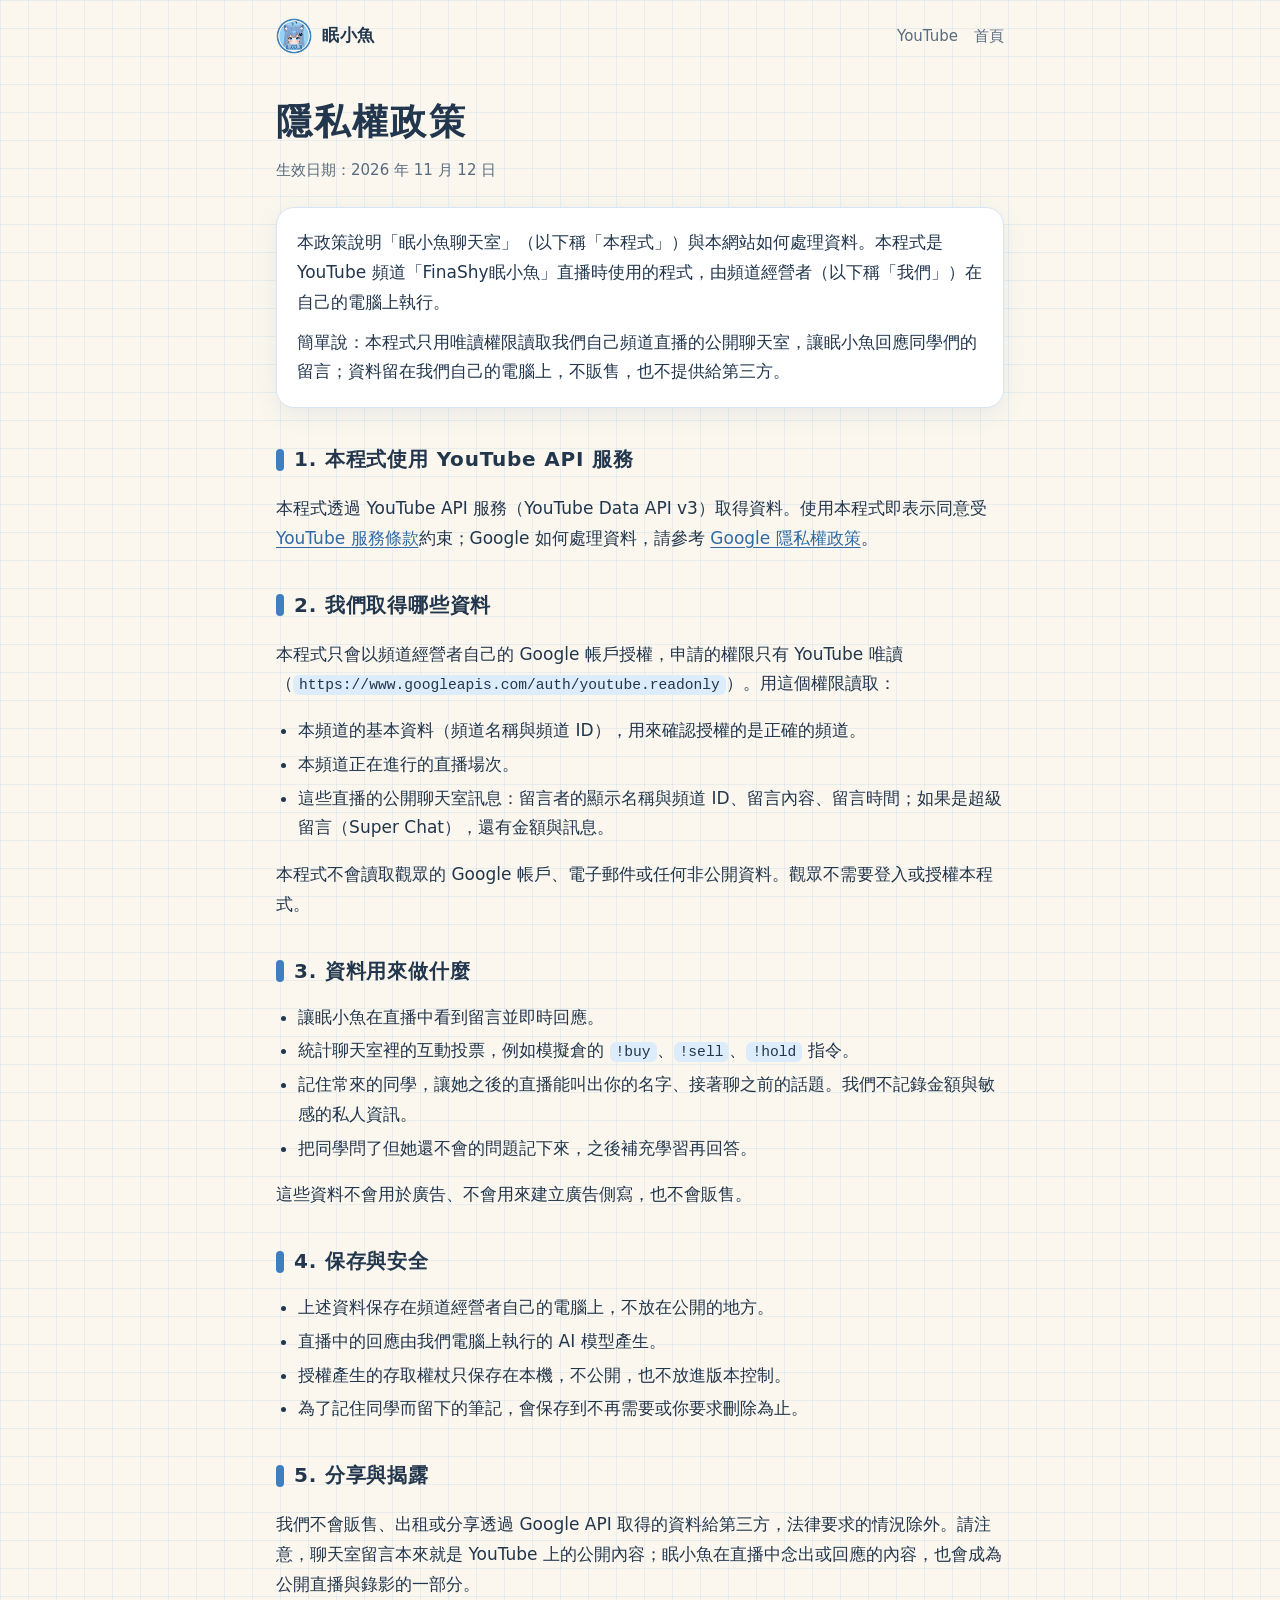
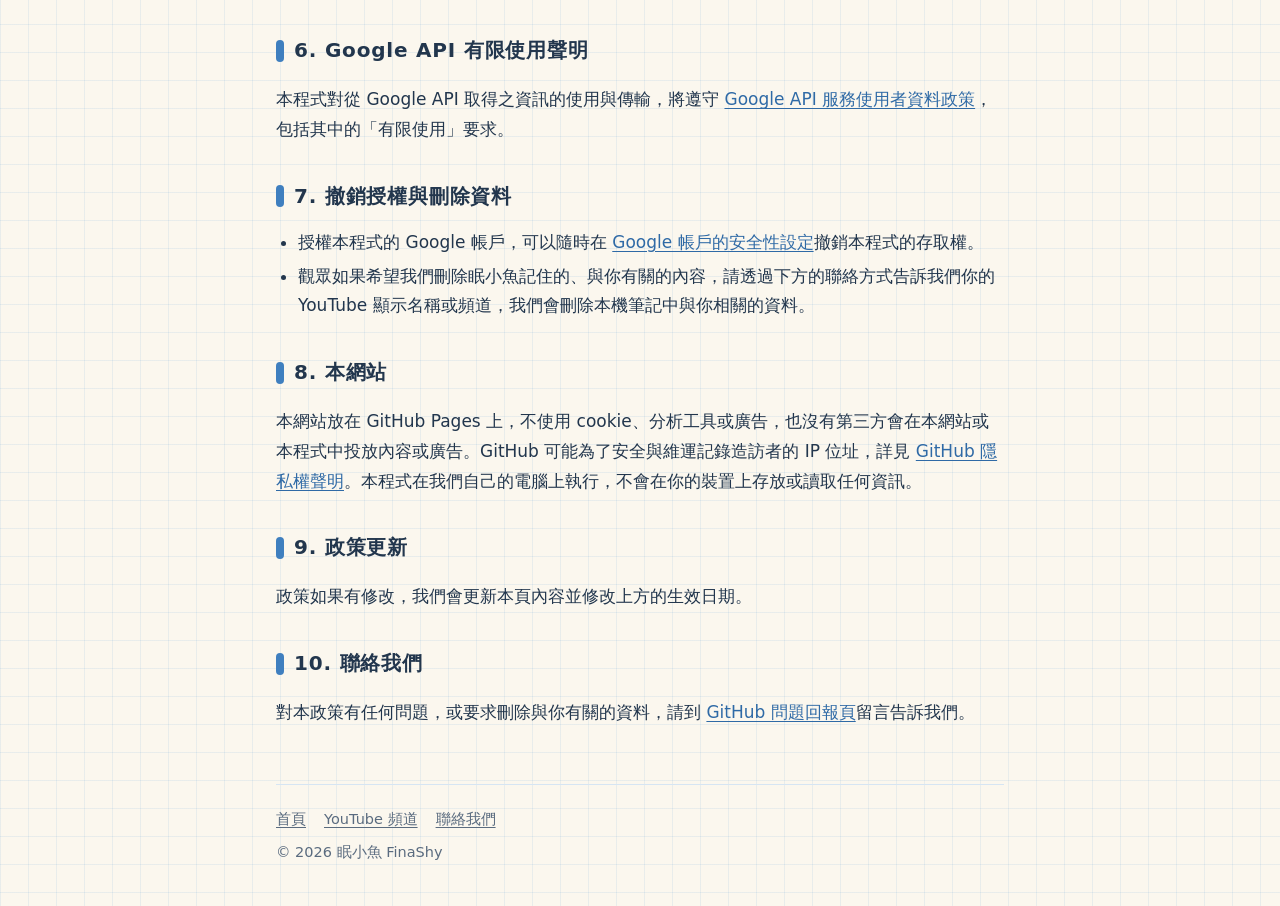
==== privacy.html @ 6599aecc "眠小魚網站：首頁與「眠小魚聊天室」隱私權政策 GitHub Pages 靜態網頁，供 Google Cloud OAuth 品牌設定的首頁與隱私權政策網址使用。  Co-Authored-By: Cl" ====
<!doctype html>
<html lang="zh-Hant-TW">
<head>
  <meta charset="utf-8">
  <meta name="viewport" content="width=device-width, initial-scale=1">
  <title>隱私權政策｜眠小魚 FinaShy</title>
  <meta name="description" content="「眠小魚聊天室」程式與本網站的隱私權政策：讀取哪些 YouTube 資料、怎麼使用與保存、如何撤銷授權與要求刪除。">
  <meta property="og:type" content="website">
  <meta property="og:title" content="隱私權政策｜眠小魚 FinaShy">
  <meta property="og:url" content="https://synerox.github.io/finashy/privacy.html">
  <meta property="og:image" content="https://synerox.github.io/finashy/assets/og.jpg">
  <meta name="theme-color" content="#3f7fbf">
  <link rel="icon" type="image/png" href="assets/favicon.png">
  <link rel="apple-touch-icon" href="assets/apple-touch-icon.png">
  <link rel="stylesheet" href="assets/style.css">
</head>
<body>
  <div class="wrap">
    <header class="topbar">
      <a class="brand" href="./"><img src="assets/favicon.png" alt="">眠小魚</a>
      <nav>
        <a href="https://www.youtube.com/@finashy%E7%9C%A0%E5%B0%8F%E9%AD%9A">YouTube</a>
        <a href="./">首頁</a>
      </nav>
    </header>

    <main class="doc">
      <h1>隱私權政策</h1>
      <p class="meta">生效日期：2026 年 11 月 12 日</p>

      <div class="panel">
        <p>本政策說明「眠小魚聊天室」（以下稱「本程式」）與本網站如何處理資料。本程式是 YouTube 頻道「FinaShy眠小魚」直播時使用的程式，由頻道經營者（以下稱「我們」）在自己的電腦上執行。</p>
        <p>簡單說：本程式只用唯讀權限讀取我們自己頻道直播的公開聊天室，讓眠小魚回應同學們的留言；資料留在我們自己的電腦上，不販售，也不提供給第三方。</p>
      </div>

      <h2>1. 本程式使用 YouTube API 服務</h2>
      <p>本程式透過 YouTube API 服務（YouTube Data API v3）取得資料。使用本程式即表示同意受 <a href="https://www.youtube.com/t/terms">YouTube 服務條款</a>約束；Google 如何處理資料，請參考 <a href="https://policies.google.com/privacy">Google 隱私權政策</a>。</p>

      <h2>2. 我們取得哪些資料</h2>
      <p>本程式只會以頻道經營者自己的 Google 帳戶授權，申請的權限只有 YouTube 唯讀（<code>https://www.googleapis.com/auth/youtube.readonly</code>）。用這個權限讀取：</p>
      <ul>
        <li>本頻道的基本資料（頻道名稱與頻道 ID），用來確認授權的是正確的頻道。</li>
        <li>本頻道正在進行的直播場次。</li>
        <li>這些直播的公開聊天室訊息：留言者的顯示名稱與頻道 ID、留言內容、留言時間；如果是超級留言（Super Chat），還有金額與訊息。</li>
      </ul>
      <p>本程式不會讀取觀眾的 Google 帳戶、電子郵件或任何非公開資料。觀眾不需要登入或授權本程式。</p>

      <h2>3. 資料用來做什麼</h2>
      <ul>
        <li>讓眠小魚在直播中看到留言並即時回應。</li>
        <li>統計聊天室裡的互動投票，例如模擬倉的 <code>!buy</code>、<code>!sell</code>、<code>!hold</code> 指令。</li>
        <li>記住常來的同學，讓她之後的直播能叫出你的名字、接著聊之前的話題。我們不記錄金額與敏感的私人資訊。</li>
        <li>把同學問了但她還不會的問題記下來，之後補充學習再回答。</li>
      </ul>
      <p>這些資料不會用於廣告、不會用來建立廣告側寫，也不會販售。</p>

      <h2>4. 保存與安全</h2>
      <ul>
        <li>上述資料保存在頻道經營者自己的電腦上，不放在公開的地方。</li>
        <li>直播中的回應由我們電腦上執行的 AI 模型產生。</li>
        <li>授權產生的存取權杖只保存在本機，不公開，也不放進版本控制。</li>
        <li>為了記住同學而留下的筆記，會保存到不再需要或你要求刪除為止。</li>
      </ul>

      <h2>5. 分享與揭露</h2>
      <p>我們不會販售、出租或分享透過 Google API 取得的資料給第三方，法律要求的情況除外。請注意，聊天室留言本來就是 YouTube 上的公開內容；眠小魚在直播中念出或回應的內容，也會成為公開直播與錄影的一部分。</p>

      <h2>6. Google API 有限使用聲明</h2>
      <p>本程式對從 Google API 取得之資訊的使用與傳輸，將遵守 <a href="https://developers.google.com/terms/api-services-user-data-policy">Google API 服務使用者資料政策</a>，包括其中的「有限使用」要求。</p>

      <h2>7. 撤銷授權與刪除資料</h2>
      <ul>
        <li>授權本程式的 Google 帳戶，可以隨時在 <a href="https://security.google.com/settings/security/permissions">Google 帳戶的安全性設定</a>撤銷本程式的存取權。</li>
        <li>觀眾如果希望我們刪除眠小魚記住的、與你有關的內容，請透過下方的聯絡方式告訴我們你的 YouTube 顯示名稱或頻道，我們會刪除本機筆記中與你相關的資料。</li>
      </ul>

      <h2>8. 本網站</h2>
      <p>本網站放在 GitHub Pages 上，不使用 cookie、分析工具或廣告，也沒有第三方會在本網站或本程式中投放內容或廣告。GitHub 可能為了安全與維運記錄造訪者的 IP 位址，詳見 <a href="https://docs.github.com/site-policy/privacy-policies/github-general-privacy-statement">GitHub 隱私權聲明</a>。本程式在我們自己的電腦上執行，不會在你的裝置上存放或讀取任何資訊。</p>

      <h2>9. 政策更新</h2>
      <p>政策如果有修改，我們會更新本頁內容並修改上方的生效日期。</p>

      <h2>10. 聯絡我們</h2>
      <p>對本政策有任何問題，或要求刪除與你有關的資料，請到 <a href="https://github.com/Synerox/finashy/issues">GitHub 問題回報頁</a>留言告訴我們。</p>
    </main>

    <footer>
      <div class="links">
        <a href="./">首頁</a>
        <a href="https://www.youtube.com/@finashy%E7%9C%A0%E5%B0%8F%E9%AD%9A">YouTube 頻道</a>
        <a href="https://github.com/Synerox/finashy/issues">聯絡我們</a>
      </div>
      <div>© 2026 眠小魚 FinaShy</div>
    </footer>
  </div>
</body>
</html>
---- assets/style.css ----
:root {
  --bg: #fbf7ee;
  --grid: rgba(74, 144, 208, 0.10);
  --card: #ffffff;
  --ink: #22364d;
  --muted: #5a6b7f;
  --sky: #3f7fbf;
  --sky-strong: #2f6aa6;
  --sky-soft: #dcecfa;
  --line: #d6e5f3;
  --stamp: #c4473d;
  --shadow: 0 6px 24px rgba(47, 106, 166, 0.10);
  color-scheme: light;
}

@media (prefers-color-scheme: dark) {
  :root:not([data-theme="light"]) {
    --bg: #101c2a;
    --grid: rgba(125, 184, 236, 0.07);
    --card: #172a3e;
    --ink: #e6eff8;
    --muted: #a7b8ca;
    --sky: #7db8ec;
    --sky-strong: #9cc9f2;
    --sky-soft: #1f3a56;
    --line: #29435f;
    --stamp: #ef7d73;
    --shadow: 0 6px 24px rgba(0, 0, 0, 0.35);
    color-scheme: dark;
  }
}

:root[data-theme="dark"] {
  --bg: #101c2a;
  --grid: rgba(125, 184, 236, 0.07);
  --card: #172a3e;
  --ink: #e6eff8;
  --muted: #a7b8ca;
  --sky: #7db8ec;
  --sky-strong: #9cc9f2;
  --sky-soft: #1f3a56;
  --line: #29435f;
  --stamp: #ef7d73;
  --shadow: 0 6px 24px rgba(0, 0, 0, 0.35);
  color-scheme: dark;
}

* { box-sizing: border-box; }

html { -webkit-text-size-adjust: 100%; }

body {
  margin: 0;
  background-color: var(--bg);
  background-image:
    linear-gradient(var(--grid) 1px, transparent 1px),
    linear-gradient(90deg, var(--grid) 1px, transparent 1px);
  background-size: 28px 28px;
  color: var(--ink);
  font-family: "jf-openhuninn-2.1", "jf-openhuninn-2.0", "PingFang TC", "Microsoft JhengHei", "Noto Sans TC", system-ui, sans-serif;
  font-size: 17px;
  line-height: 1.75;
  overflow-wrap: anywhere;
}

a { color: var(--sky-strong); text-underline-offset: 3px; }
a:hover { color: var(--sky); }

.wrap {
  width: 100%;
  max-width: 760px;
  margin: 0 auto;
  padding: 0 16px;
}

/* ---------- top bar ---------- */
.topbar {
  display: flex;
  align-items: center;
  justify-content: space-between;
  gap: 12px;
  padding: 18px 0;
}
.brand {
  display: flex;
  align-items: center;
  gap: 10px;
  color: var(--ink);
  text-decoration: none;
  font-weight: 700;
  letter-spacing: 0.04em;
}
.brand img { width: 36px; height: 36px; border-radius: 50%; }
.topbar nav { display: flex; gap: 16px; font-size: 15px; }
.topbar nav a { text-decoration: none; color: var(--muted); }
.topbar nav a:hover { color: var(--sky-strong); }

/* ---------- hero ---------- */
.hero {
  text-align: center;
  padding: 28px 0 8px;
}
.hero .avatar {
  width: min(240px, 62vw);
  height: auto;
  aspect-ratio: 1;
  border-radius: 50%;
  box-shadow: var(--shadow);
}
.hero h1 {
  margin: 18px 0 0;
  font-size: clamp(34px, 8vw, 46px);
  letter-spacing: 0.08em;
  line-height: 1.2;
}
.hero .en {
  margin: 4px 0 0;
  color: var(--sky);
  font-weight: 700;
  letter-spacing: 0.18em;
  font-size: 15px;
}
.hero .tagline {
  margin: 18px auto 0;
  max-width: 30em;
  font-size: clamp(18px, 4.4vw, 21px);
  font-weight: 700;
}
.hero .tagline span { display: inline-block; }
.hero .intro {
  margin: 10px auto 0;
  max-width: 34em;
  color: var(--muted);
}
.cta {
  display: inline-flex;
  align-items: center;
  gap: 8px;
  margin-top: 22px;
  padding: 12px 24px;
  border-radius: 999px;
  background: var(--sky);
  color: #fff;
  text-decoration: none;
  font-weight: 700;
  box-shadow: var(--shadow);
}
.cta:hover { background: var(--sky-strong); color: #fff; }
:root[data-theme="dark"] .cta,
:root[data-theme="dark"] .cta:hover { color: #0f1c2a; }
@media (prefers-color-scheme: dark) {
  :root:not([data-theme="light"]) .cta,
  :root:not([data-theme="light"]) .cta:hover { color: #0f1c2a; }
}
.cta svg { width: 20px; height: 20px; flex: none; }

/* ---------- sections ---------- */
section { margin-top: 44px; }
h2 {
  display: flex;
  align-items: center;
  gap: 10px;
  margin: 0 0 14px;
  font-size: 22px;
  letter-spacing: 0.04em;
}
h2::before {
  content: "";
  width: 8px;
  height: 22px;
  border-radius: 4px;
  background: var(--sky);
  flex: none;
}

.cards {
  display: grid;
  grid-template-columns: repeat(auto-fit, minmax(260px, 1fr));
  gap: 14px;
}
.card {
  background: var(--card);
  border: 1px solid var(--line);
  border-radius: 18px;
  padding: 18px 18px 16px;
  box-shadow: var(--shadow);
}
.card h3 { margin: 0 0 6px; font-size: 18px; color: var(--sky-strong); }
.card p { margin: 0; color: var(--muted); font-size: 15.5px; line-height: 1.7; }

.panel {
  background: var(--card);
  border: 1px solid var(--line);
  border-radius: 18px;
  padding: 20px;
  box-shadow: var(--shadow);
}
.panel p { margin: 0 0 10px; }
.panel p:last-child { margin-bottom: 0; }

.notice {
  position: relative;
  display: flex;
  gap: 18px;
  align-items: center;
  flex-wrap: wrap;
}
.stamp {
  display: inline-block;
  padding: 8px 14px;
  border: 3px solid var(--stamp);
  border-radius: 10px;
  color: var(--stamp);
  font-weight: 700;
  letter-spacing: 0.06em;
  transform: rotate(-4deg);
  line-height: 1.4;
}
.notice p { flex: 1 1 260px; margin: 0; color: var(--muted); font-size: 15.5px; }

/* ---------- policy page ---------- */
.doc { margin-top: 12px; }
.doc h1 { font-size: clamp(28px, 6.5vw, 36px); margin: 18px 0 4px; letter-spacing: 0.06em; }
.doc .meta { color: var(--muted); margin: 0 0 24px; font-size: 15px; }
.doc h2 { margin-top: 34px; font-size: 20px; }
.doc ul { padding-left: 1.3em; margin: 8px 0 12px; }
.doc li { margin: 4px 0; }
.doc code {
  font-family: ui-monospace, "Cascadia Code", Consolas, monospace;
  font-size: 0.86em;
  background: var(--sky-soft);
  padding: 2px 6px;
  border-radius: 6px;
}
.doc .panel { margin-top: 8px; }

/* ---------- footer ---------- */
footer {
  margin: 56px 0 0;
  padding: 22px 0 40px;
  border-top: 1px solid var(--line);
  color: var(--muted);
  font-size: 14.5px;
}
footer .links { display: flex; flex-wrap: wrap; gap: 6px 18px; margin-bottom: 8px; }
footer a { color: var(--muted); }
footer a:hover { color: var(--sky-strong); }
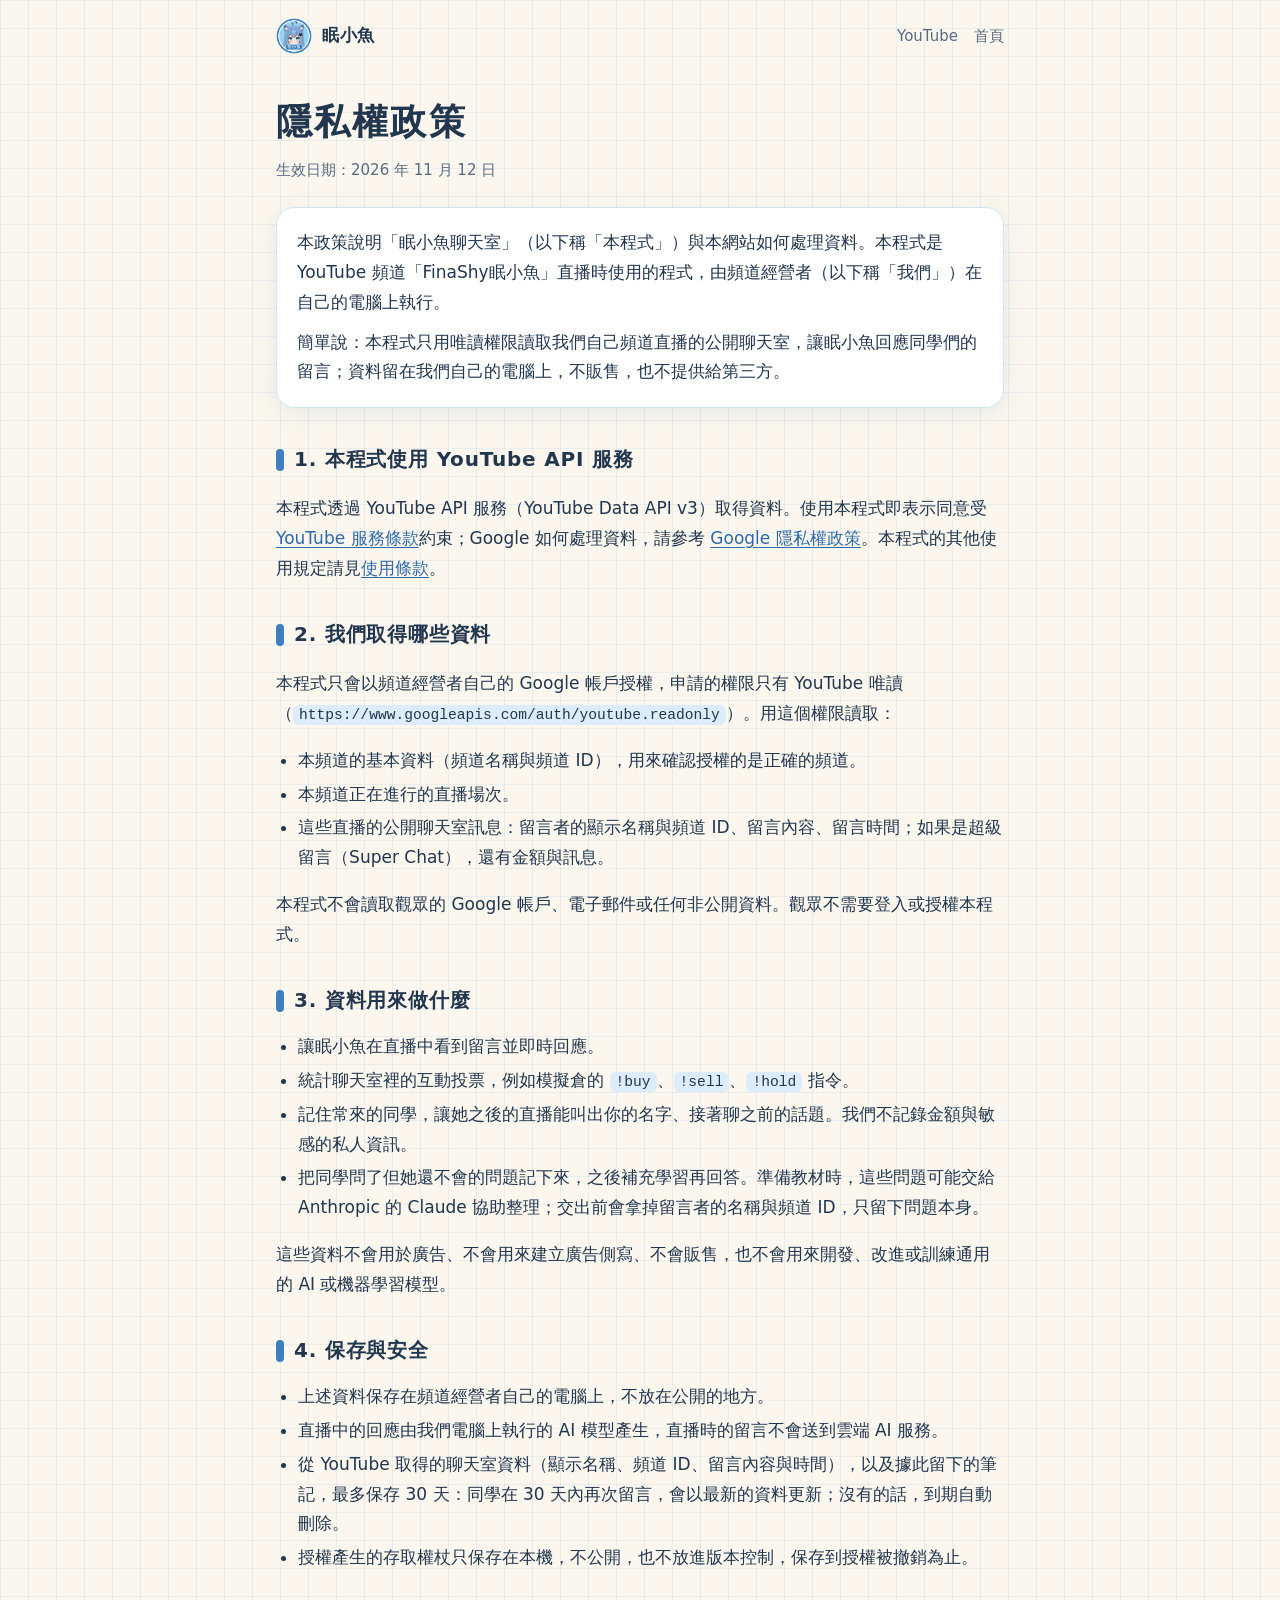
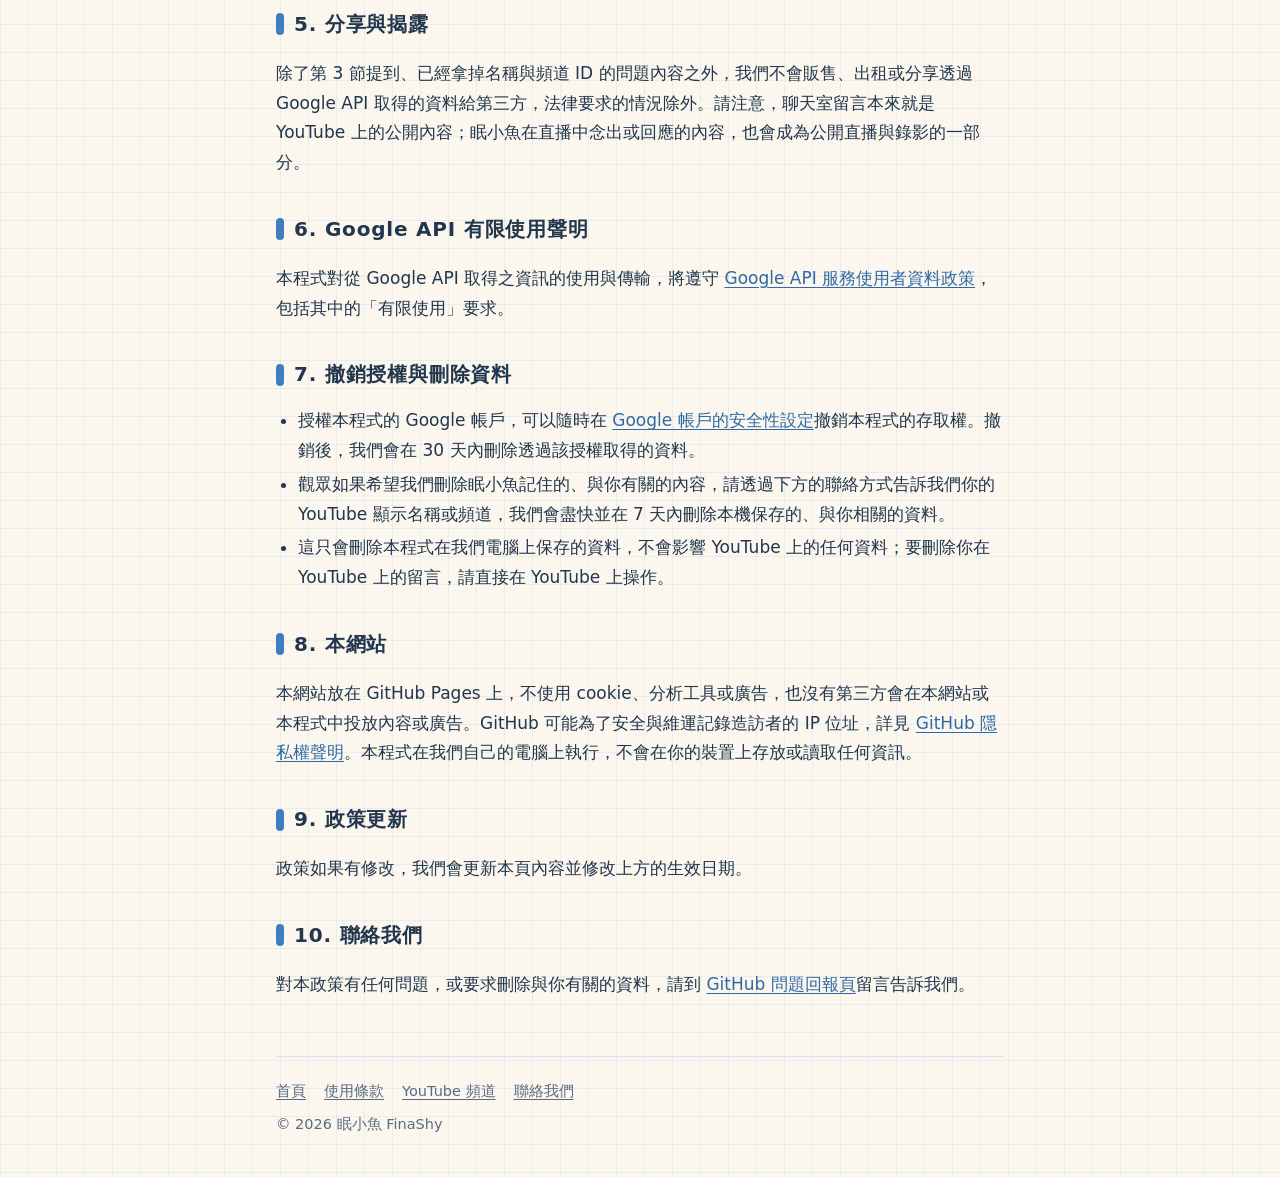
==== commit 8f827bf6: "網站：加上使用條款，隱私權政策補上保存期限與刪除規定 對照 YouTube API 開發者政策：加使用條款頁（III.A.1），聊天室資料最多保存 30 天、 刪除請求 7 天內處理、撤銷授權後 30" ====
--- a/privacy.html
+++ b/privacy.html
@@ -34,7 +34,7 @@
       </div>
 
       <h2>1. 本程式使用 YouTube API 服務</h2>
-      <p>本程式透過 YouTube API 服務（YouTube Data API v3）取得資料。使用本程式即表示同意受 <a href="https://www.youtube.com/t/terms">YouTube 服務條款</a>約束；Google 如何處理資料，請參考 <a href="https://policies.google.com/privacy">Google 隱私權政策</a>。</p>
+      <p>本程式透過 YouTube API 服務（YouTube Data API v3）取得資料。使用本程式即表示同意受 <a href="https://www.youtube.com/t/terms">YouTube 服務條款</a>約束；Google 如何處理資料，請參考 <a href="https://policies.google.com/privacy">Google 隱私權政策</a>。本程式的其他使用規定請見<a href="terms.html">使用條款</a>。</p>
 
       <h2>2. 我們取得哪些資料</h2>
       <p>本程式只會以頻道經營者自己的 Google 帳戶授權，申請的權限只有 YouTube 唯讀（<code>https://www.googleapis.com/auth/youtube.readonly</code>）。用這個權限讀取：</p>
@@ -50,28 +50,29 @@
         <li>讓眠小魚在直播中看到留言並即時回應。</li>
         <li>統計聊天室裡的互動投票，例如模擬倉的 <code>!buy</code>、<code>!sell</code>、<code>!hold</code> 指令。</li>
         <li>記住常來的同學，讓她之後的直播能叫出你的名字、接著聊之前的話題。我們不記錄金額與敏感的私人資訊。</li>
-        <li>把同學問了但她還不會的問題記下來，之後補充學習再回答。</li>
+        <li>把同學問了但她還不會的問題記下來，之後補充學習再回答。準備教材時，這些問題可能交給 Anthropic 的 Claude 協助整理；交出前會拿掉留言者的名稱與頻道 ID，只留下問題本身。</li>
       </ul>
-      <p>這些資料不會用於廣告、不會用來建立廣告側寫，也不會販售。</p>
+      <p>這些資料不會用於廣告、不會用來建立廣告側寫、不會販售，也不會用來開發、改進或訓練通用的 AI 或機器學習模型。</p>
 
       <h2>4. 保存與安全</h2>
       <ul>
         <li>上述資料保存在頻道經營者自己的電腦上，不放在公開的地方。</li>
-        <li>直播中的回應由我們電腦上執行的 AI 模型產生。</li>
-        <li>授權產生的存取權杖只保存在本機，不公開，也不放進版本控制。</li>
-        <li>為了記住同學而留下的筆記，會保存到不再需要或你要求刪除為止。</li>
+        <li>直播中的回應由我們電腦上執行的 AI 模型產生，直播時的留言不會送到雲端 AI 服務。</li>
+        <li>從 YouTube 取得的聊天室資料（顯示名稱、頻道 ID、留言內容與時間），以及據此留下的筆記，最多保存 30 天：同學在 30 天內再次留言，會以最新的資料更新；沒有的話，到期自動刪除。</li>
+        <li>授權產生的存取權杖只保存在本機，不公開，也不放進版本控制，保存到授權被撤銷為止。</li>
       </ul>
 
       <h2>5. 分享與揭露</h2>
-      <p>我們不會販售、出租或分享透過 Google API 取得的資料給第三方，法律要求的情況除外。請注意，聊天室留言本來就是 YouTube 上的公開內容；眠小魚在直播中念出或回應的內容，也會成為公開直播與錄影的一部分。</p>
+      <p>除了第 3 節提到、已經拿掉名稱與頻道 ID 的問題內容之外，我們不會販售、出租或分享透過 Google API 取得的資料給第三方，法律要求的情況除外。請注意，聊天室留言本來就是 YouTube 上的公開內容；眠小魚在直播中念出或回應的內容，也會成為公開直播與錄影的一部分。</p>
 
       <h2>6. Google API 有限使用聲明</h2>
       <p>本程式對從 Google API 取得之資訊的使用與傳輸，將遵守 <a href="https://developers.google.com/terms/api-services-user-data-policy">Google API 服務使用者資料政策</a>，包括其中的「有限使用」要求。</p>
 
       <h2>7. 撤銷授權與刪除資料</h2>
       <ul>
-        <li>授權本程式的 Google 帳戶，可以隨時在 <a href="https://security.google.com/settings/security/permissions">Google 帳戶的安全性設定</a>撤銷本程式的存取權。</li>
-        <li>觀眾如果希望我們刪除眠小魚記住的、與你有關的內容，請透過下方的聯絡方式告訴我們你的 YouTube 顯示名稱或頻道，我們會刪除本機筆記中與你相關的資料。</li>
+        <li>授權本程式的 Google 帳戶，可以隨時在 <a href="https://security.google.com/settings/security/permissions">Google 帳戶的安全性設定</a>撤銷本程式的存取權。撤銷後，我們會在 30 天內刪除透過該授權取得的資料。</li>
+        <li>觀眾如果希望我們刪除眠小魚記住的、與你有關的內容，請透過下方的聯絡方式告訴我們你的 YouTube 顯示名稱或頻道，我們會盡快並在 7 天內刪除本機保存的、與你相關的資料。</li>
+        <li>這只會刪除本程式在我們電腦上保存的資料，不會影響 YouTube 上的任何資料；要刪除你在 YouTube 上的留言，請直接在 YouTube 上操作。</li>
       </ul>
 
       <h2>8. 本網站</h2>
@@ -87,6 +88,7 @@
     <footer>
       <div class="links">
         <a href="./">首頁</a>
+        <a href="terms.html">使用條款</a>
         <a href="https://www.youtube.com/@finashy%E7%9C%A0%E5%B0%8F%E9%AD%9A">YouTube 頻道</a>
         <a href="https://github.com/Synerox/finashy/issues">聯絡我們</a>
       </div>
